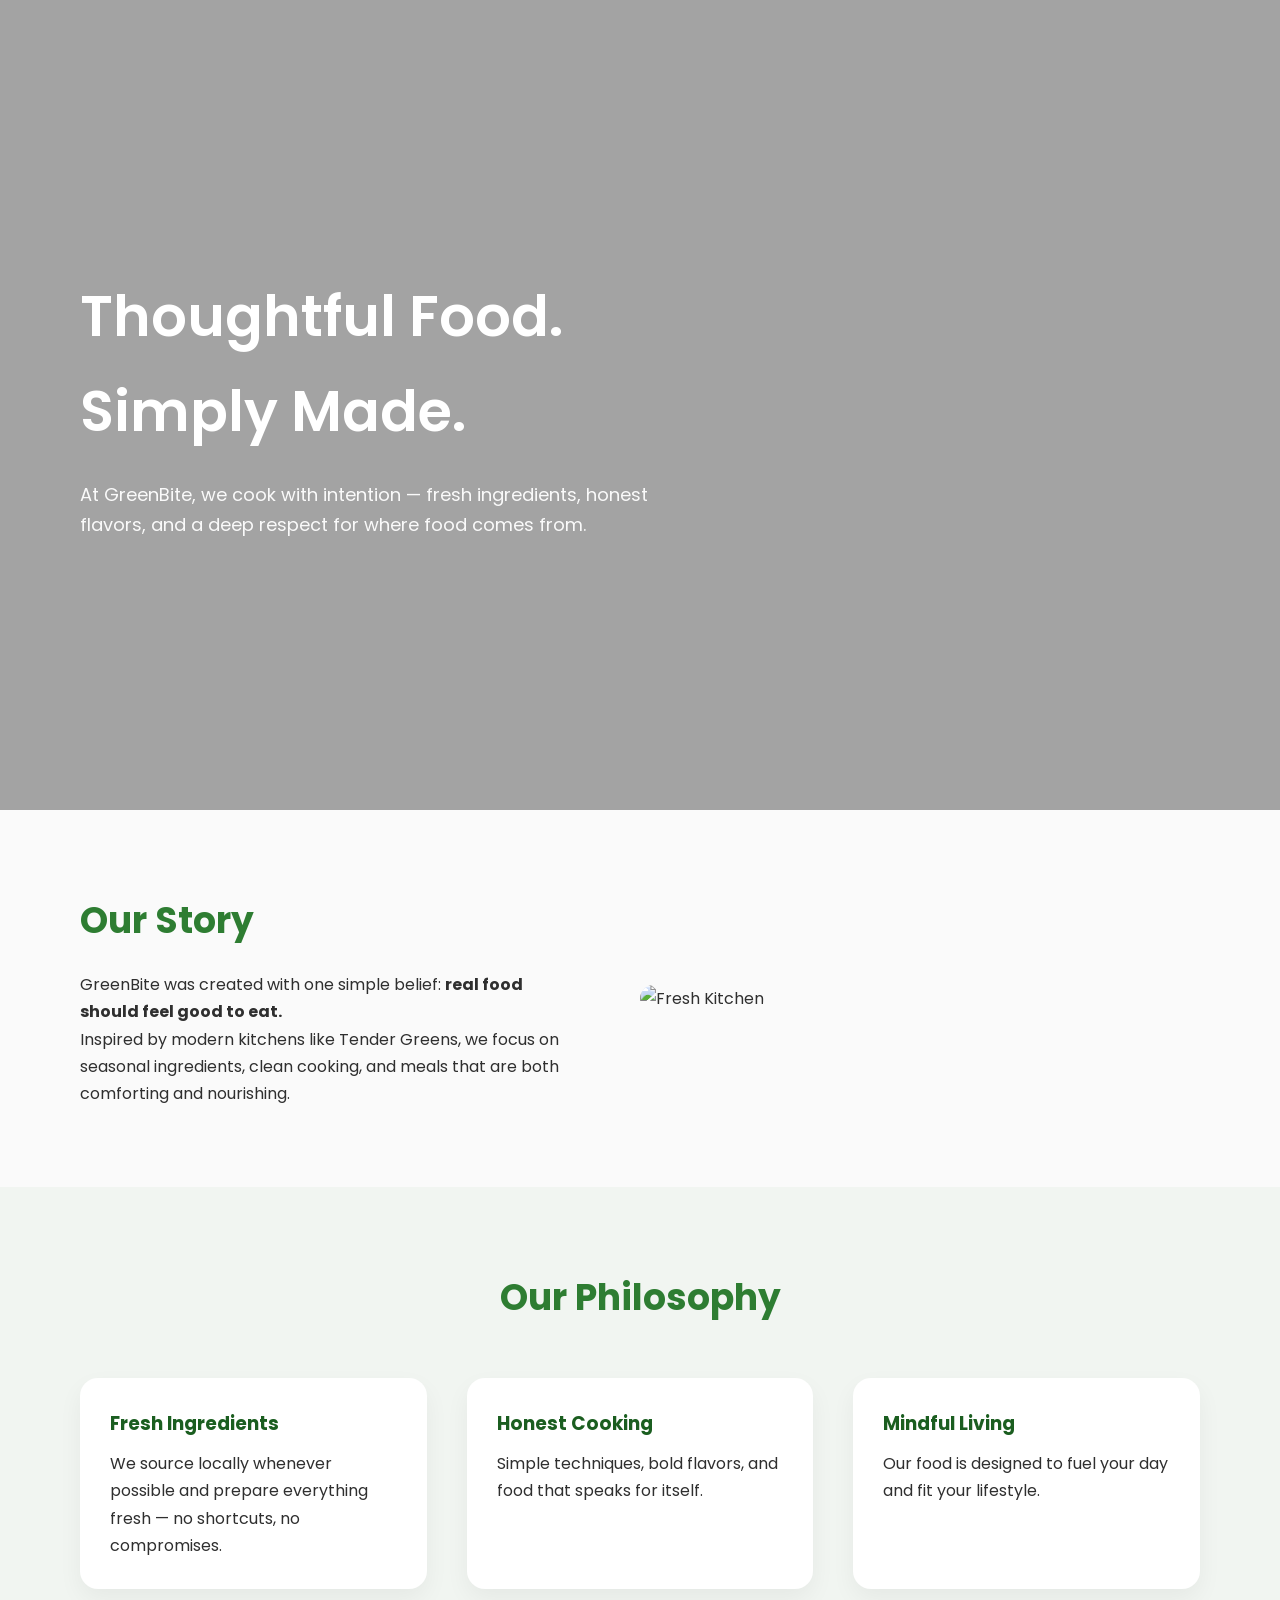
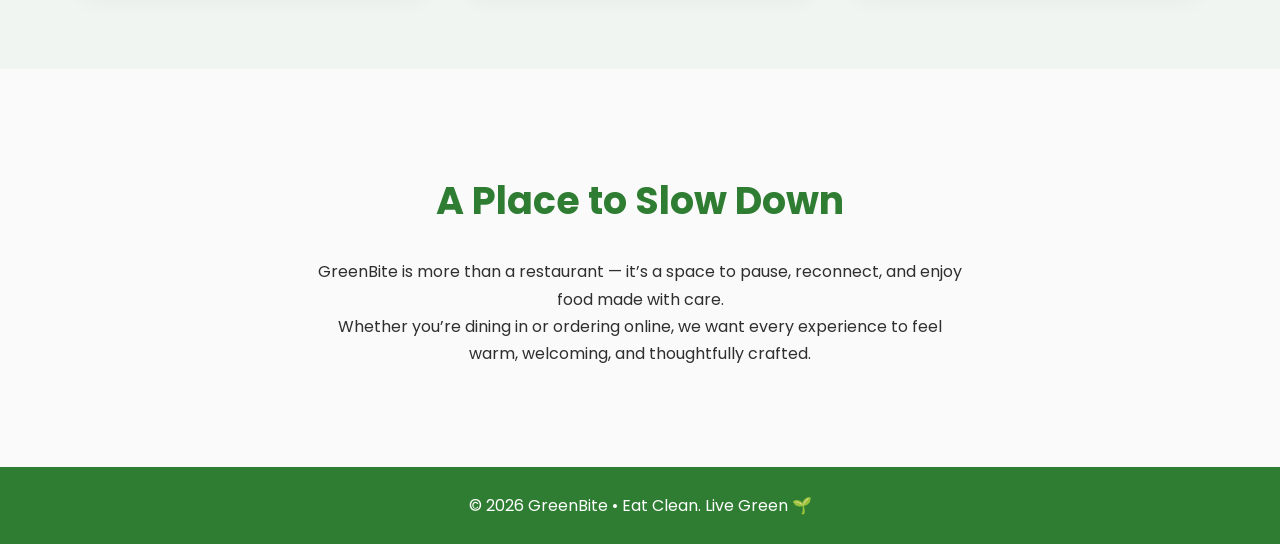
==== about.html @ 88a798e8 "restaurant project" ====
<!DOCTYPE html>
<html lang="en">
<head>
  <title>About Us | GreenBite</title>
  <link rel="icon" href="Brown and White SImple Modern Professional Catering Logo (1).png" type="image/png">
  <link rel="stylesheet" href="about.css">

  <link href="https://fonts.googleapis.com/css2?family=Poppins:wght@300;400;600&display=swap" rel="stylesheet">
</head>
<body>

  <section class="about-hero">
    <div class="hero-text">
      <h1>Thoughtful Food.<br>Simply Made.</h1>
      <p>
        At GreenBite, we cook with intention — fresh ingredients,
        honest flavors, and a deep respect for where food comes from.
      </p>
    </div>
  </section>

  <section class="about-section">
    <div class="about-container">
      <div class="about-text">
        <h2>Our Story</h2>
        <p>
          GreenBite was created with one simple belief:  
          <strong>real food should feel good to eat.</strong>
        </p>
        <p>
          Inspired by modern kitchens like Tender Greens, we focus on
          seasonal ingredients, clean cooking, and meals that are both
          comforting and nourishing.
        </p>
      </div>
      <div class="about-image">
        <img src="https://images.unsplash.com/photo-1528715471579-d1bcf0ba5e83" alt="Fresh Kitchen">
      </div>
    </div>
  </section>

  <section class="philosophy">
    <h2>Our Philosophy</h2>

    <div class="philosophy-grid">
      <div class="philosophy-card">
        <h3>Fresh Ingredients</h3>
        <p>
          We source locally whenever possible and prepare everything fresh —
          no shortcuts, no compromises.
        </p>
      </div>

      <div class="philosophy-card">
        <h3>Honest Cooking</h3>
        <p>
          Simple techniques, bold flavors, and food that speaks for itself.
        </p>
      </div>

      <div class="philosophy-card">
        <h3>Mindful Living</h3>
        <p>
          Our food is designed to fuel your day and fit your lifestyle.
        </p>
      </div>
    </div>
  </section>

  <section class="experience">
    <div class="experience-text">
      <h2>A Place to Slow Down</h2>
      <p>
        GreenBite is more than a restaurant — it’s a space to pause,
        reconnect, and enjoy food made with care.
      </p>
      <p>
        Whether you’re dining in or ordering online, we want every
        experience to feel warm, welcoming, and thoughtfully crafted.
      </p>
    </div>
  </section>

  <footer>
    <p>© 2026 GreenBite • Eat Clean. Live Green 🌱</p>
  </footer>

</body>
</html>
---- about.css ----
* {
  margin: 0;
  padding: 0;
  box-sizing: border-box;
  font-family: 'Poppins', sans-serif;
}

body {
  background: #fafafa;
  color: #2f2f2f;
  line-height: 1.7;
}

/* HERO */
.about-hero {
  height: 90vh;
  background: linear-gradient(rgba(0,0,0,0.35), rgba(0,0,0,0.35)),
    url("boo.jpg")
    center/cover no-repeat;
  display: flex;
  align-items: center;
  padding: 0 80px;
  color: white;
}

.hero-text {
  max-width: 600px;
}

.hero-text h1 {
  font-size: 56px;
  font-weight: 600;
  margin-bottom: 20px;
}

.hero-text p {
  font-size: 18px;
  opacity: 0.95;
}

/* SECTION */
.about-section {
  padding: 80px;
}

.about-container {
  display: flex;
  gap: 60px;
  align-items: center;
  flex-wrap: wrap;
}

.about-text {
  max-width: 500px;
}

.about-text h2 {
  font-size: 36px;
  margin-bottom: 20px;
  color: #2e7d32;
}

.about-image img {
  width: 100%;
  max-width: 450px;
  border-radius: 20px;
}

/* PHILOSOPHY */
.philosophy {
  background: #f1f5f1;
  padding: 80px;
}

.philosophy h2 {
  text-align: center;
  font-size: 36px;
  margin-bottom: 50px;
  color: #2e7d32;
}

.philosophy-grid {
  display: grid;
  grid-template-columns: repeat(auto-fit, minmax(250px, 1fr));
  gap: 40px;
}

.philosophy-card {
  background: white;
  padding: 30px;
  border-radius: 18px;
  box-shadow: 0 10px 25px rgba(0,0,0,0.05);
}

.philosophy-card h3 {
  margin-bottom: 10px;
  color: #1b5e20;
}

/* EXPERIENCE */
.experience {
  padding: 100px 80px;
  text-align: center;
}

.experience-text {
  max-width: 650px;
  margin: auto;
}

.experience h2 {
  font-size: 38px;
  margin-bottom: 25px;
  color: #2e7d32;
}

/* FOOTER */
footer {
  background: #2e7d32;
  color: white;
  text-align: center;
  padding: 25px;
}

/* RESPONSIVE */
@media (max-width: 768px) {
  .about-hero {
    padding: 40px;
    height: auto;
  }

  .hero-text h1 {
    font-size: 38px;
  }

  .about-section,
  .philosophy,
  .experience {
    padding: 50px 20px;
  }
}
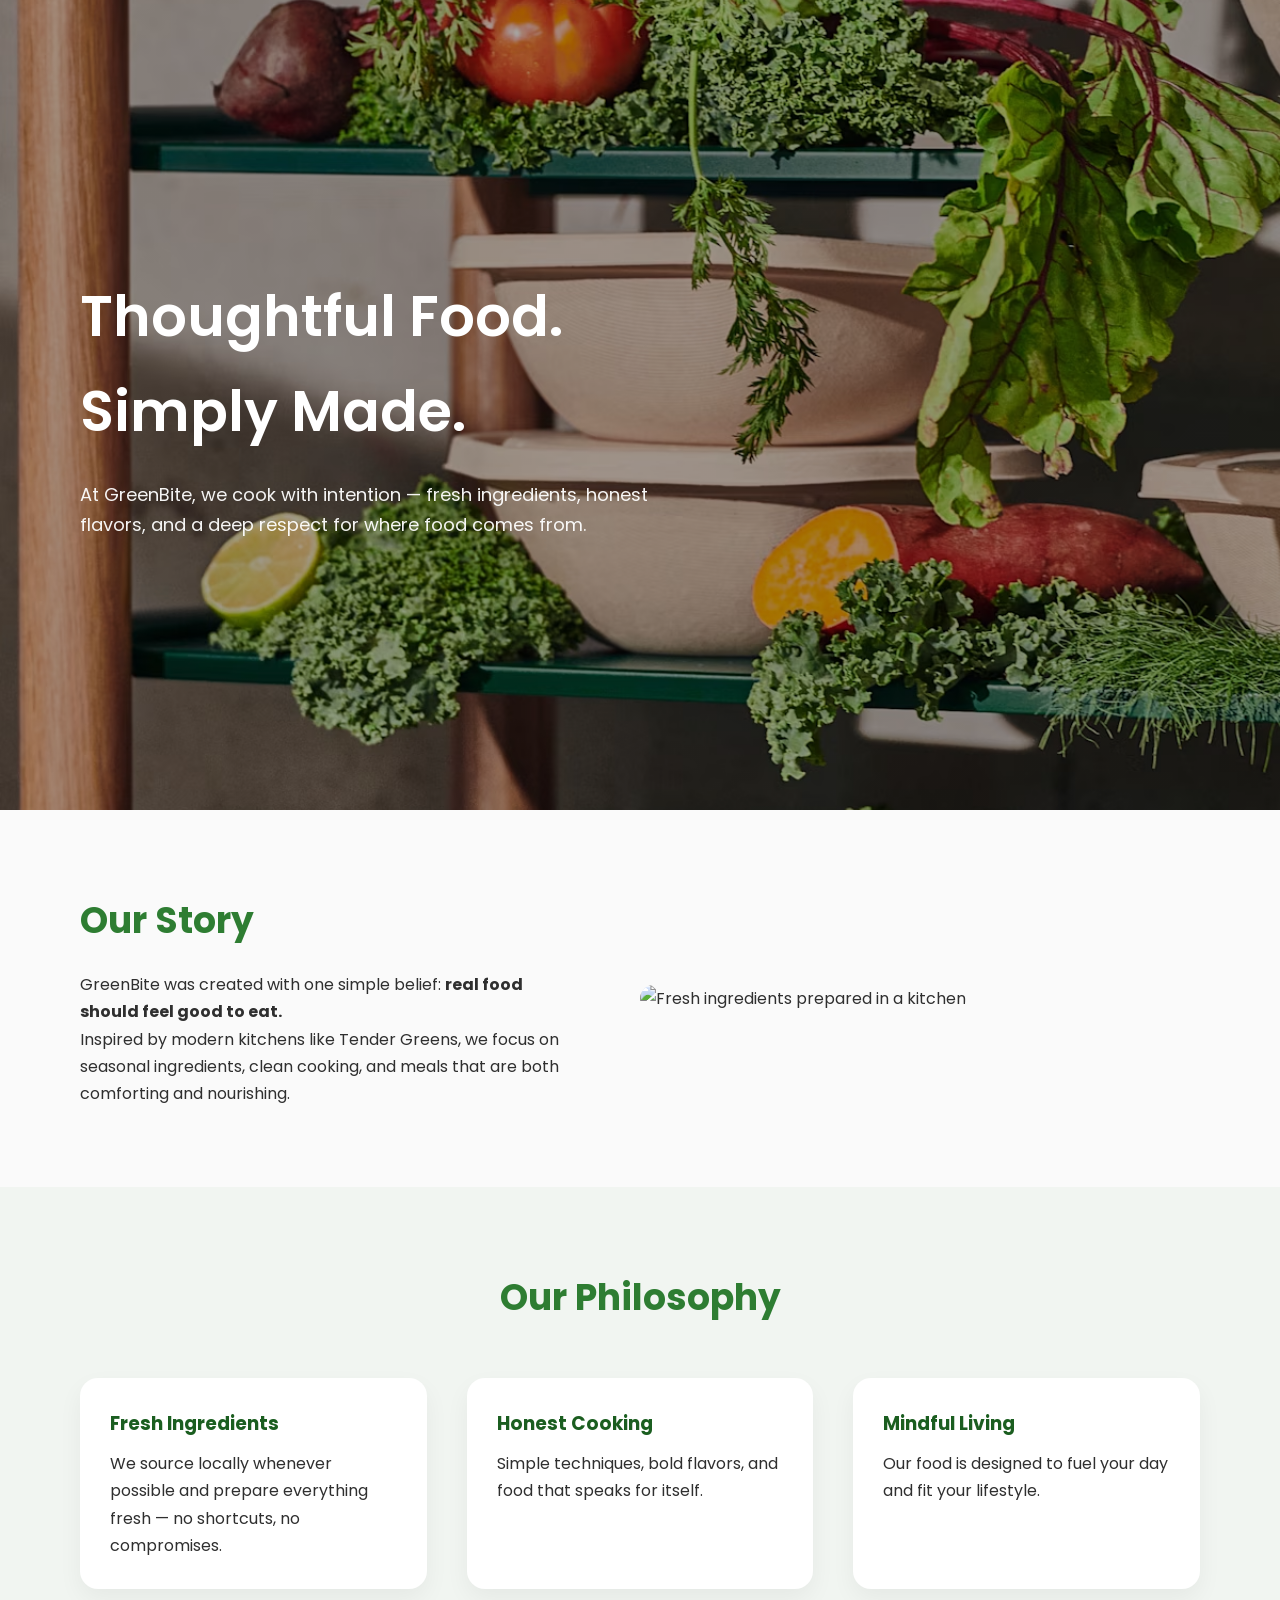
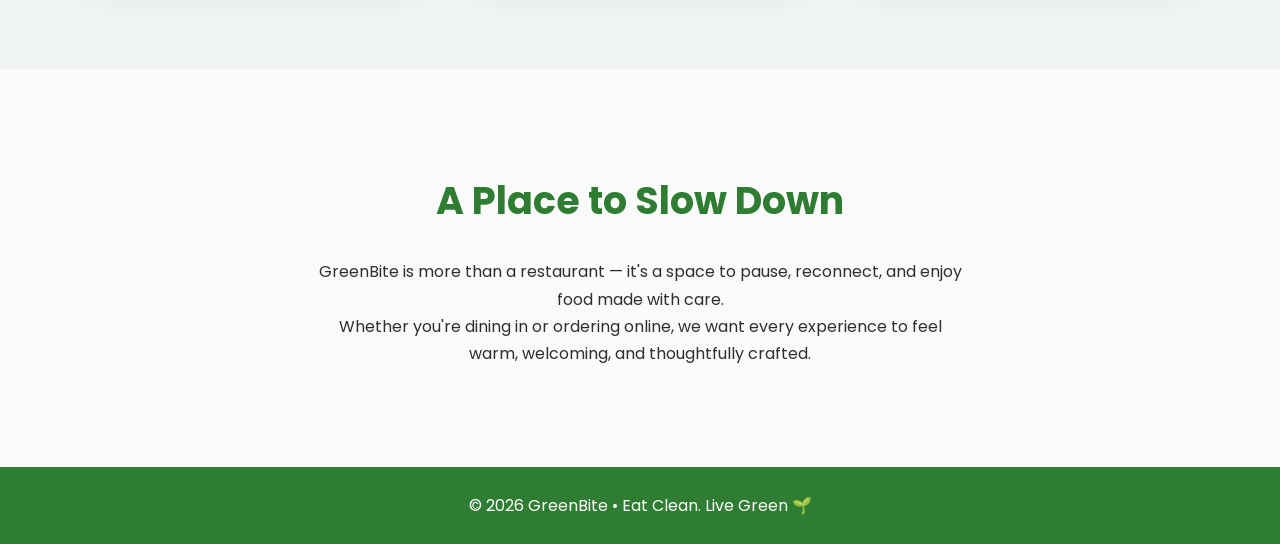
==== commit 93bc4bf1: "seo_done" ====
--- a/about.html
+++ b/about.html
@@ -1,85 +1,104 @@
 <!DOCTYPE html>
 <html lang="en">
 <head>
-  <title>About Us | GreenBite</title>
+  <meta charset="UTF-8">
+  <meta name="viewport" content="width=device-width, initial-scale=1.0">
+  <title>About GreenBite | Fresh Food Restaurant in Chennai</title>
+  <meta name="description" content="Learn about GreenBite's approach to fresh ingredients, honest cooking and mindful food inspired by seasonal, nourishing meals.">
+  <meta name="robots" content="index, follow">
+  <link rel="canonical" href="https://project-bice-sigma.vercel.app/about.html">
+  <meta property="og:type" content="website">
+  <meta property="og:site_name" content="GreenBite">
+  <meta property="og:title" content="About GreenBite | Fresh Food Restaurant in Chennai">
+  <meta property="og:description" content="Learn about GreenBite's approach to fresh ingredients, honest cooking and mindful food inspired by seasonal, nourishing meals.">
+  <meta property="og:url" content="https://project-bice-sigma.vercel.app/about.html">
+  <meta property="og:image" content="https://project-bice-sigma.vercel.app/about.avif">
+  <meta property="og:locale" content="en_IN">
+  <meta name="twitter:card" content="summary_large_image">
+  <meta name="twitter:title" content="About GreenBite | Fresh Food Restaurant in Chennai">
+  <meta name="twitter:description" content="Learn about GreenBite's approach to fresh ingredients, honest cooking and mindful food inspired by seasonal, nourishing meals.">
+  <meta name="twitter:image" content="https://project-bice-sigma.vercel.app/about.avif">
   <link rel="icon" href="Brown and White SImple Modern Professional Catering Logo (1).png" type="image/png">
+  <link rel="preconnect" href="https://fonts.googleapis.com">
+  <link rel="preconnect" href="https://fonts.gstatic.com" crossorigin>
+  <link href="https://fonts.googleapis.com/css2?family=Poppins:wght@300;400;600&display=swap" rel="stylesheet">
   <link rel="stylesheet" href="about.css">
-
-  <link href="https://fonts.googleapis.com/css2?family=Poppins:wght@300;400;600&display=swap" rel="stylesheet">
 </head>
 <body>
 
-  <section class="about-hero">
-    <div class="hero-text">
-      <h1>Thoughtful Food.<br>Simply Made.</h1>
-      <p>
-        At GreenBite, we cook with intention — fresh ingredients,
-        honest flavors, and a deep respect for where food comes from.
-      </p>
-    </div>
-  </section>
+  <main>
+    <section class="about-hero">
+      <div class="hero-text">
+        <h1>Thoughtful Food.<br>Simply Made.</h1>
+        <p>
+          At GreenBite, we cook with intention — fresh ingredients,
+          honest flavors, and a deep respect for where food comes from.
+        </p>
+      </div>
+    </section>
 
-  <section class="about-section">
-    <div class="about-container">
-      <div class="about-text">
-        <h2>Our Story</h2>
+    <section class="about-section">
+      <div class="about-container">
+        <div class="about-text">
+          <h2>Our Story</h2>
+          <p>
+            GreenBite was created with one simple belief:
+            <strong>real food should feel good to eat.</strong>
+          </p>
+          <p>
+            Inspired by modern kitchens like Tender Greens, we focus on
+            seasonal ingredients, clean cooking, and meals that are both
+            comforting and nourishing.
+          </p>
+        </div>
+        <div class="about-image">
+          <img src="https://images.unsplash.com/photo-1528715471579-d1bcf0ba5e83" alt="Fresh ingredients prepared in a kitchen" loading="lazy">
+        </div>
+      </div>
+    </section>
+
+    <section class="philosophy">
+      <h2>Our Philosophy</h2>
+
+      <div class="philosophy-grid">
+        <div class="philosophy-card">
+          <h3>Fresh Ingredients</h3>
+          <p>
+            We source locally whenever possible and prepare everything fresh —
+            no shortcuts, no compromises.
+          </p>
+        </div>
+
+        <div class="philosophy-card">
+          <h3>Honest Cooking</h3>
+          <p>
+            Simple techniques, bold flavors, and food that speaks for itself.
+          </p>
+        </div>
+
+        <div class="philosophy-card">
+          <h3>Mindful Living</h3>
+          <p>
+            Our food is designed to fuel your day and fit your lifestyle.
+          </p>
+        </div>
+      </div>
+    </section>
+
+    <section class="experience">
+      <div class="experience-text">
+        <h2>A Place to Slow Down</h2>
         <p>
-          GreenBite was created with one simple belief:  
-          <strong>real food should feel good to eat.</strong>
+          GreenBite is more than a restaurant — it's a space to pause,
+          reconnect, and enjoy food made with care.
         </p>
         <p>
-          Inspired by modern kitchens like Tender Greens, we focus on
-          seasonal ingredients, clean cooking, and meals that are both
-          comforting and nourishing.
+          Whether you're dining in or ordering online, we want every
+          experience to feel warm, welcoming, and thoughtfully crafted.
         </p>
       </div>
-      <div class="about-image">
-        <img src="https://images.unsplash.com/photo-1528715471579-d1bcf0ba5e83" alt="Fresh Kitchen">
-      </div>
-    </div>
-  </section>
-
-  <section class="philosophy">
-    <h2>Our Philosophy</h2>
-
-    <div class="philosophy-grid">
-      <div class="philosophy-card">
-        <h3>Fresh Ingredients</h3>
-        <p>
-          We source locally whenever possible and prepare everything fresh —
-          no shortcuts, no compromises.
-        </p>
-      </div>
-
-      <div class="philosophy-card">
-        <h3>Honest Cooking</h3>
-        <p>
-          Simple techniques, bold flavors, and food that speaks for itself.
-        </p>
-      </div>
-
-      <div class="philosophy-card">
-        <h3>Mindful Living</h3>
-        <p>
-          Our food is designed to fuel your day and fit your lifestyle.
-        </p>
-      </div>
-    </div>
-  </section>
-
-  <section class="experience">
-    <div class="experience-text">
-      <h2>A Place to Slow Down</h2>
-      <p>
-        GreenBite is more than a restaurant — it’s a space to pause,
-        reconnect, and enjoy food made with care.
-      </p>
-      <p>
-        Whether you’re dining in or ordering online, we want every
-        experience to feel warm, welcoming, and thoughtfully crafted.
-      </p>
-    </div>
-  </section>
+    </section>
+  </main>
 
   <footer>
     <p>© 2026 GreenBite • Eat Clean. Live Green 🌱</p>
--- a/about.css
+++ b/about.css
@@ -15,7 +15,7 @@
 .about-hero {
   height: 90vh;
   background: linear-gradient(rgba(0,0,0,0.35), rgba(0,0,0,0.35)),
-    url("boo.jpg")
+    url("about.avif")
     center/cover no-repeat;
   display: flex;
   align-items: center;
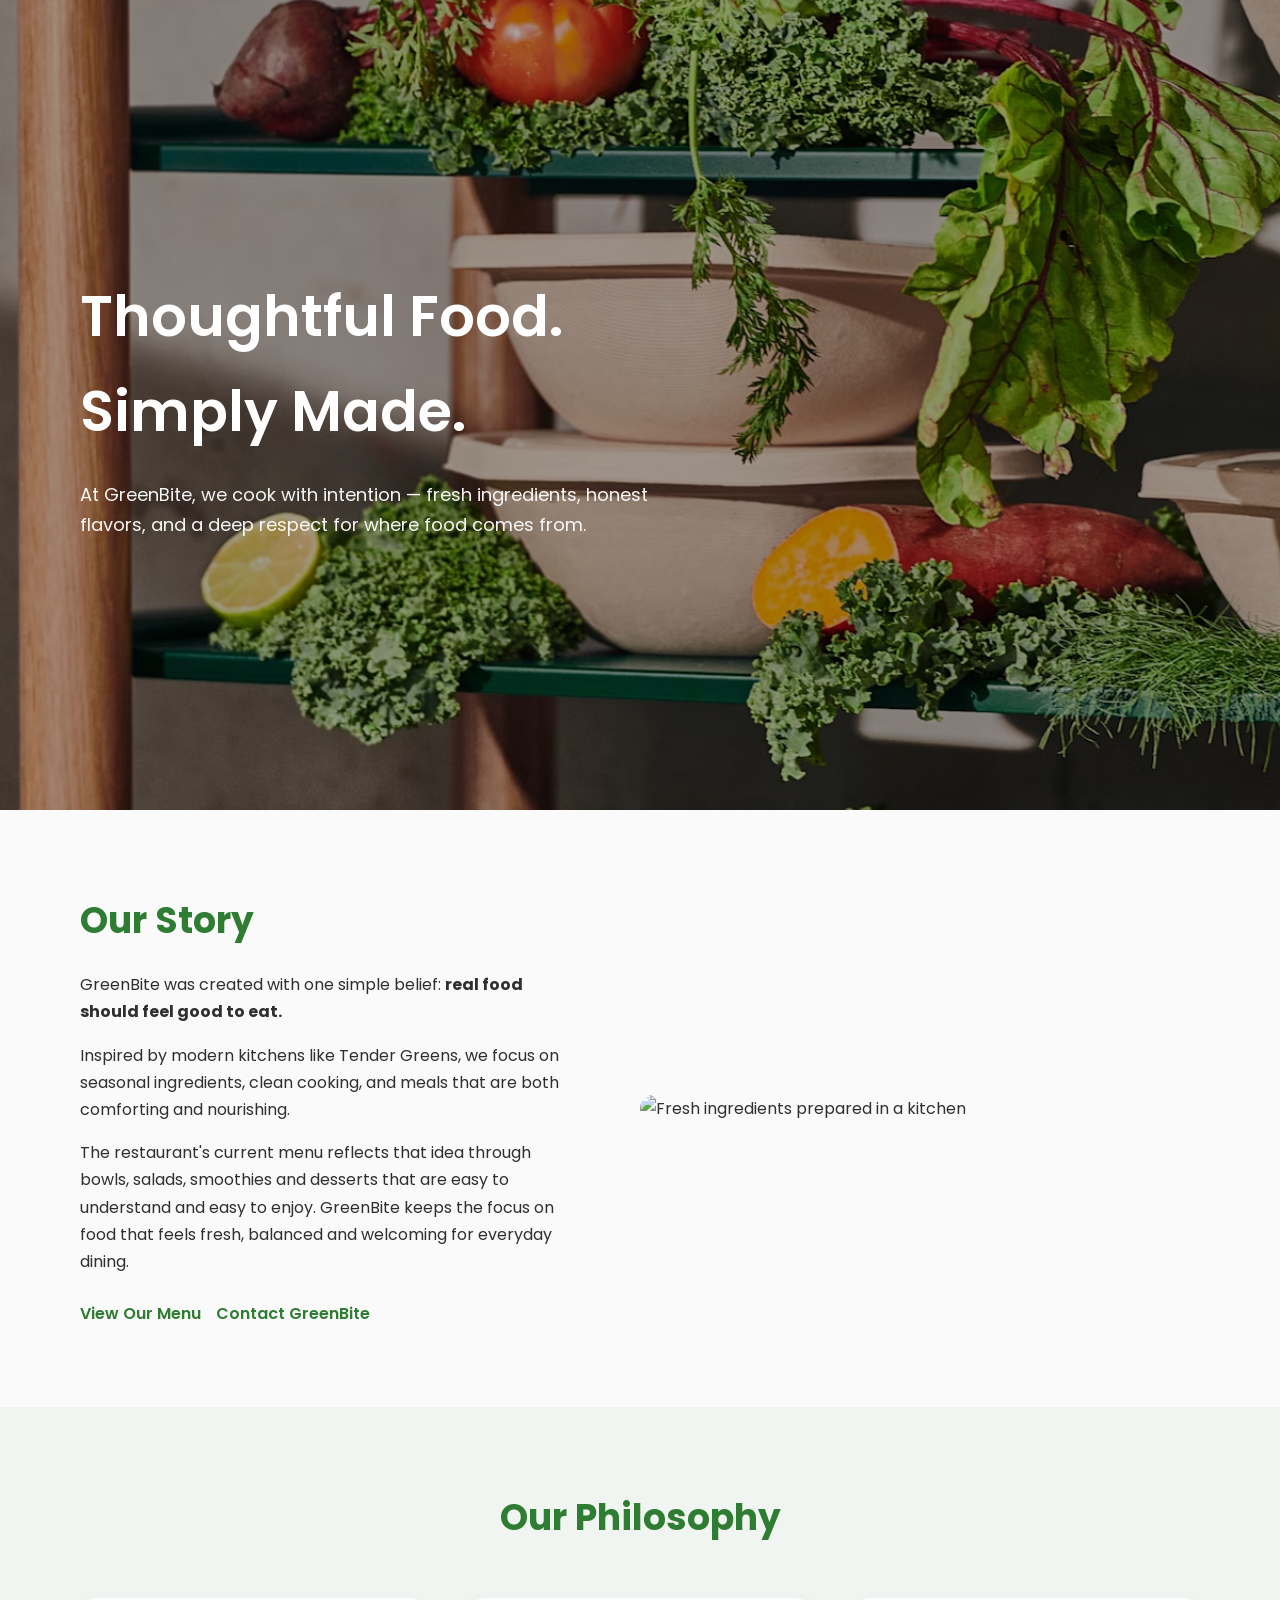
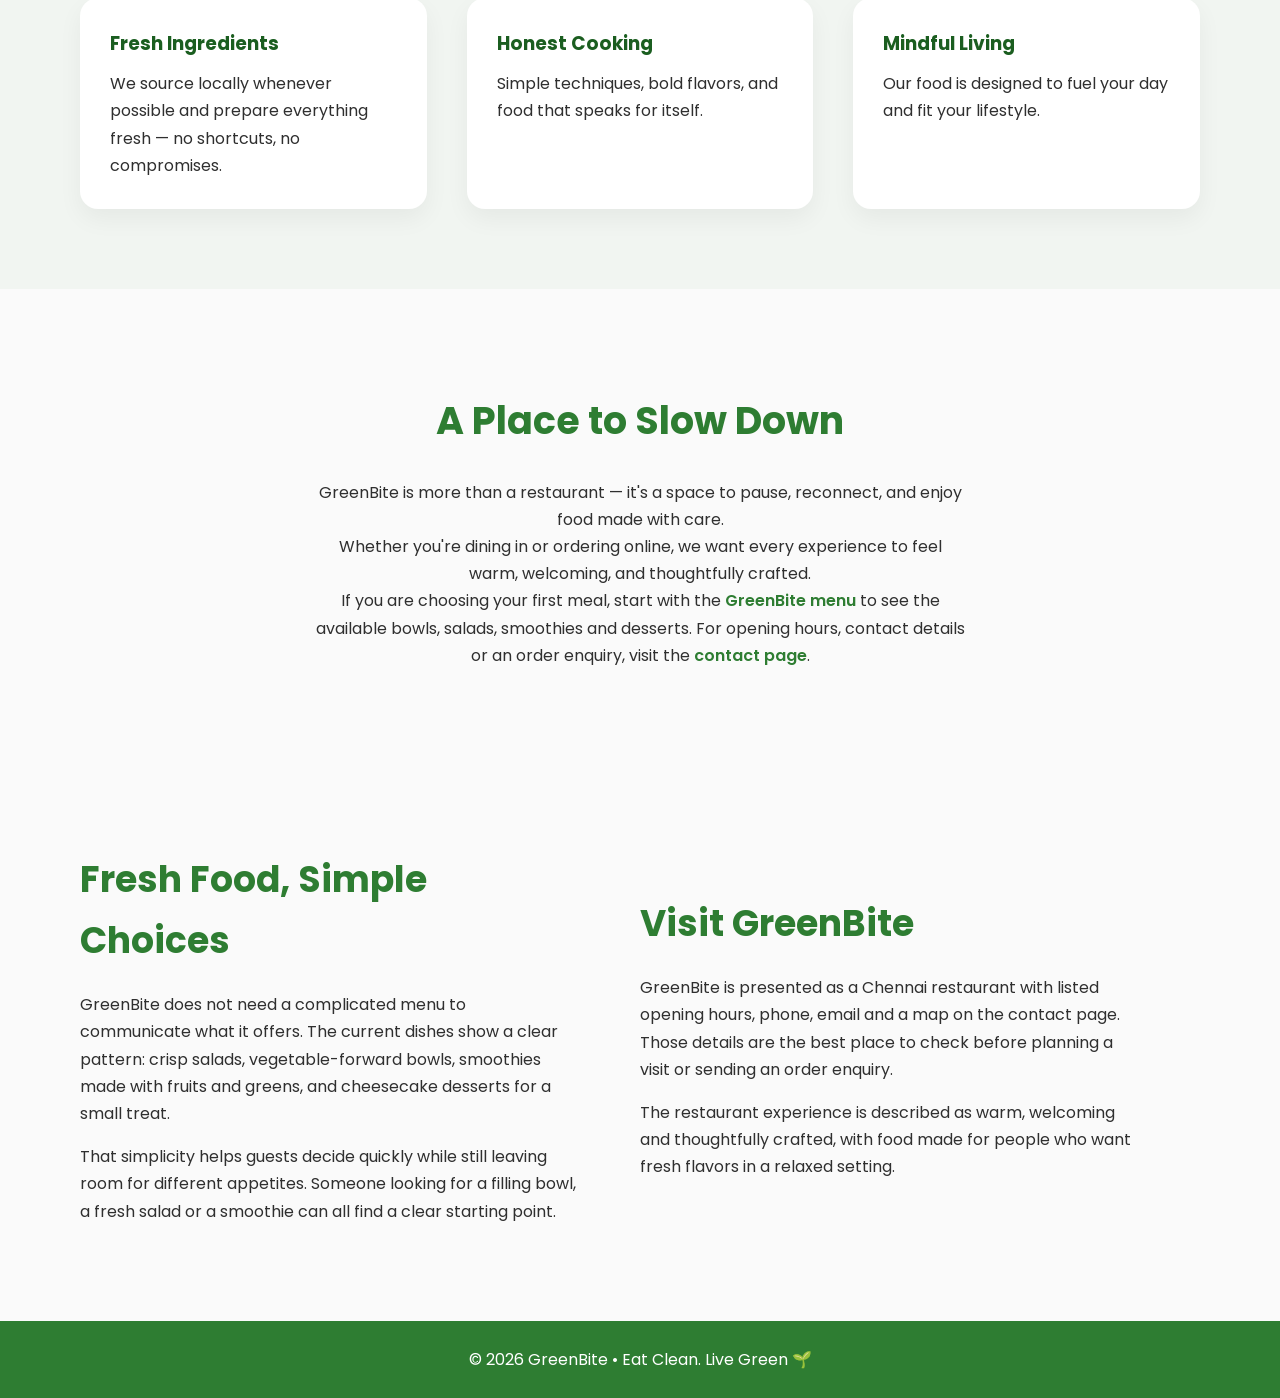
==== commit 4bed1683: "seo_finally" ====
--- a/about.html
+++ b/about.html
@@ -50,6 +50,16 @@
             seasonal ingredients, clean cooking, and meals that are both
             comforting and nourishing.
           </p>
+          <p>
+            The restaurant's current menu reflects that idea through bowls,
+            salads, smoothies and desserts that are easy to understand and easy
+            to enjoy. GreenBite keeps the focus on food that feels fresh,
+            balanced and welcoming for everyday dining.
+          </p>
+          <div class="about-links">
+            <a href="menu.html">View Our Menu</a>
+            <a href="contact.html">Contact GreenBite</a>
+          </div>
         </div>
         <div class="about-image">
           <img src="https://images.unsplash.com/photo-1528715471579-d1bcf0ba5e83" alt="Fresh ingredients prepared in a kitchen" loading="lazy">
@@ -96,6 +106,45 @@
           Whether you're dining in or ordering online, we want every
           experience to feel warm, welcoming, and thoughtfully crafted.
         </p>
+        <p>
+          If you are choosing your first meal, start with the
+          <a href="menu.html">GreenBite menu</a> to see the available bowls,
+          salads, smoothies and desserts. For opening hours, contact details or
+          an order enquiry, visit the <a href="contact.html">contact page</a>.
+        </p>
+      </div>
+    </section>
+
+    <section class="about-section">
+      <div class="about-container">
+        <div class="about-text">
+          <h2>Fresh Food, Simple Choices</h2>
+          <p>
+            GreenBite does not need a complicated menu to communicate what it
+            offers. The current dishes show a clear pattern: crisp salads,
+            vegetable-forward bowls, smoothies made with fruits and greens, and
+            cheesecake desserts for a small treat.
+          </p>
+          <p>
+            That simplicity helps guests decide quickly while still leaving room
+            for different appetites. Someone looking for a filling bowl, a
+            fresh salad or a smoothie can all find a clear starting point.
+          </p>
+        </div>
+        <div class="about-text">
+          <h2>Visit GreenBite</h2>
+          <p>
+            GreenBite is presented as a Chennai restaurant with listed opening
+            hours, phone, email and a map on the contact page. Those details are
+            the best place to check before planning a visit or sending an order
+            enquiry.
+          </p>
+          <p>
+            The restaurant experience is described as warm, welcoming and
+            thoughtfully crafted, with food made for people who want fresh
+            flavors in a relaxed setting.
+          </p>
+        </div>
       </div>
     </section>
   </main>
--- a/about.css
+++ b/about.css
@@ -58,6 +58,29 @@
   font-size: 36px;
   margin-bottom: 20px;
   color: #2e7d32;
+}
+
+.about-text p {
+  margin-bottom: 16px;
+}
+
+.about-links {
+  display: flex;
+  flex-wrap: wrap;
+  gap: 15px;
+  margin-top: 25px;
+}
+
+.about-links a,
+.experience-text a {
+  color: #2e7d32;
+  font-weight: 600;
+  text-decoration: none;
+}
+
+.about-links a:hover,
+.experience-text a:hover {
+  text-decoration: underline;
 }
 
 .about-image img {
@@ -138,4 +161,8 @@
   .experience {
     padding: 50px 20px;
   }
+
+  .about-text h2 {
+    font-size: 30px;
+  }
 }
